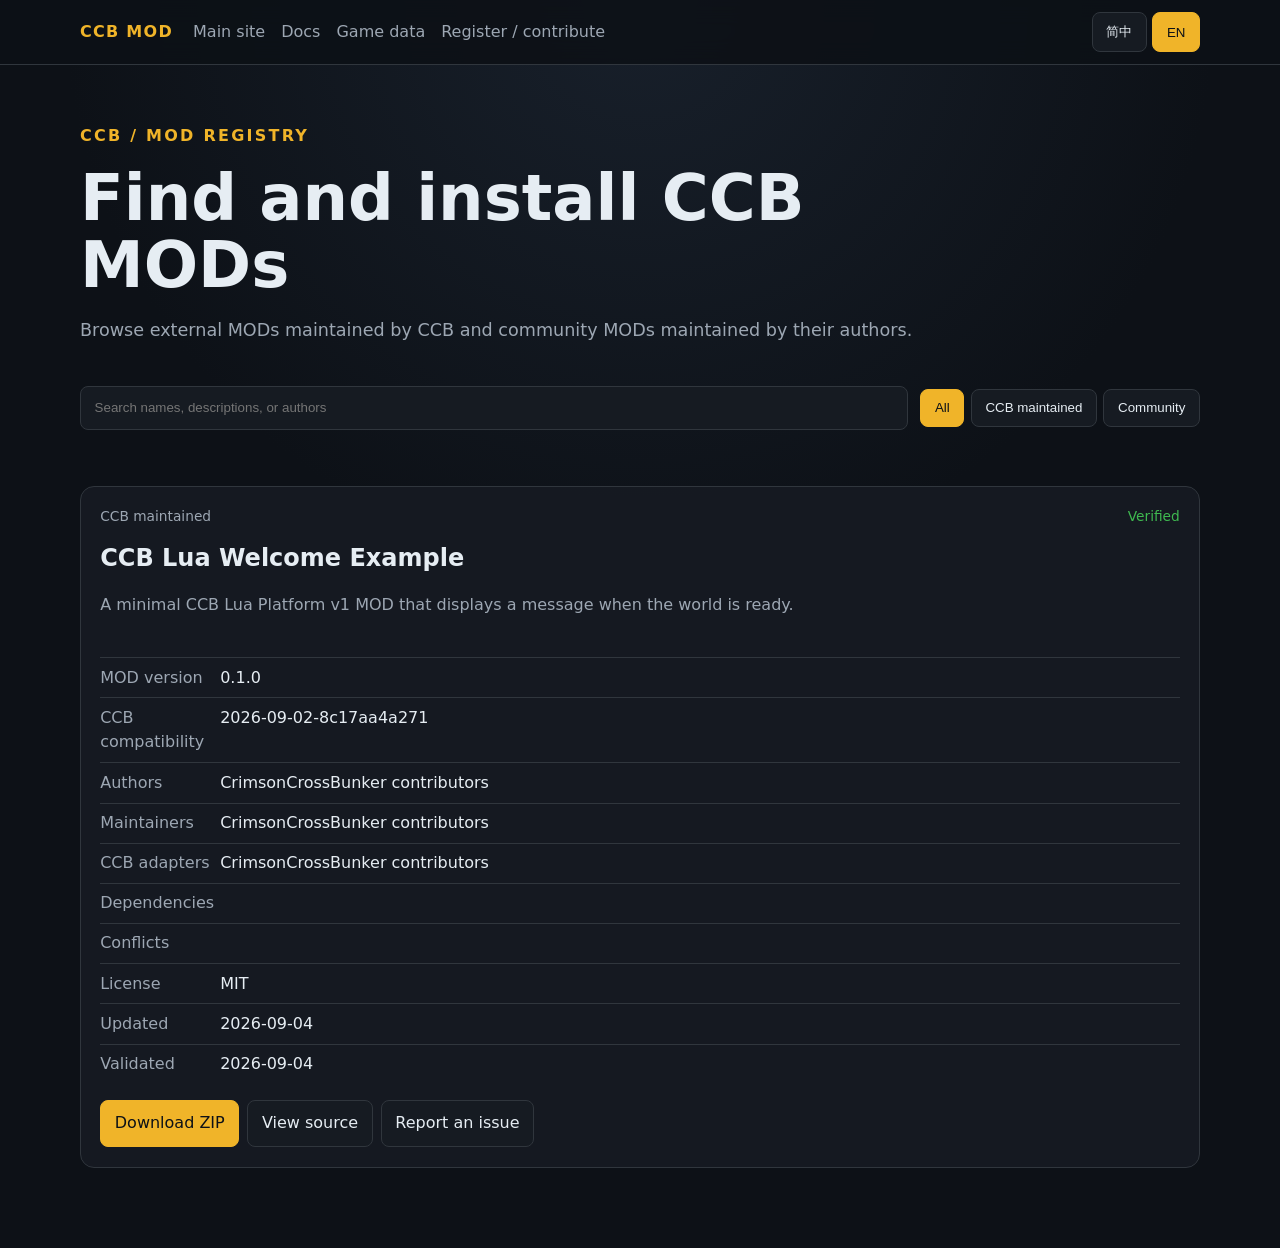
==== site/index.html @ e323dabc "feat: launch CCB mod registry" ====
<!doctype html>
<html lang="zh-Hans">
<head>
  <meta charset="utf-8">
  <meta name="viewport" content="width=device-width, initial-scale=1">
  <meta name="description" content="CCB external MOD catalog">
  <title>CCB MOD</title>
  <link rel="stylesheet" href="styles.css">
</head>
<body>
  <header>
    <nav aria-label="Primary">
      <a class="brand" href="https://crimsoncrossbunker.github.io/">CCB MOD</a>
      <div class="links">
        <a href="https://crimsoncrossbunker.github.io/" data-i18n="mainSite">主站</a>
        <a href="https://crimsoncrossbunker.github.io/CCB-Docs/" data-i18n="docs">文档</a>
        <a href="https://crimsoncrossbunker.github.io/CCB-GUIDE/" data-i18n="guide">数据百科</a>
        <a href="https://github.com/CrimsonCrossBunker/CCB-MOD" data-i18n="contribute">登记 / 贡献</a>
      </div>
      <div class="language" aria-label="Language">
        <button type="button" data-lang="zh-Hans">简中</button>
        <button type="button" data-lang="en">EN</button>
      </div>
    </nav>
  </header>
  <main>
    <section class="hero">
      <p class="eyebrow">CCB / MOD REGISTRY</p>
      <h1 data-i18n="title">寻找并安装 CCB MOD</h1>
      <p data-i18n="intro">这里同时收录 CCB 维护的外部 MOD 和作者自行维护的社区 MOD。</p>
    </section>
    <section class="toolbar" aria-label="Catalog filters">
      <label>
        <span class="sr-only" data-i18n="searchLabel">搜索 MOD</span>
        <input id="search" type="search" data-i18n-placeholder="search" placeholder="搜索名称、简介或作者">
      </label>
      <div class="filters">
        <button type="button" class="active" data-type="all" data-i18n="all">全部</button>
        <button type="button" data-type="ccb-maintained" data-i18n="maintained">CCB 维护</button>
        <button type="button" data-type="community" data-i18n="community">社区维护</button>
      </div>
    </section>
    <p id="status" role="status" data-i18n="loading">正在读取 MOD 列表……</p>
    <section id="catalog" class="catalog" aria-live="polite"></section>
  </main>
  <template id="card-template">
    <article class="card">
      <div class="card-head"><span class="kind"></span><span class="validation"></span></div>
      <h2></h2>
      <p class="description"></p>
      <dl>
        <div><dt data-i18n="version">MOD 版本</dt><dd class="version"></dd></div>
        <div><dt data-i18n="ccbVersion">适配 CCB</dt><dd class="ccb-version"></dd></div>
        <div><dt data-i18n="authors">原作者</dt><dd class="authors"></dd></div>
        <div><dt data-i18n="maintainers">维护者</dt><dd class="maintainers"></dd></div>
        <div><dt data-i18n="adapters">适配人</dt><dd class="adapters"></dd></div>
        <div class="dependencies-row"><dt data-i18n="dependencies">依赖</dt><dd class="dependencies"></dd></div>
        <div class="conflicts-row"><dt data-i18n="conflicts">冲突</dt><dd class="conflicts"></dd></div>
        <div><dt data-i18n="license">许可证</dt><dd class="license"></dd></div>
        <div><dt data-i18n="updated">更新时间</dt><dd class="updated"></dd></div>
        <div><dt data-i18n="checked">验证时间</dt><dd class="checked"></dd></div>
      </dl>
      <div class="actions">
        <a class="primary download" data-i18n="download">下载 ZIP</a>
        <a class="source" data-i18n="source">查看源码</a>
        <a class="issues" data-i18n="issues">反馈问题</a>
      </div>
    </article>
  </template>
  <script src="app.js"></script>
</body>
</html>
---- site/styles.css ----
:root { color-scheme: dark; --bg: #0d1117; --panel: #161b22; --line: #30363d; --text: #e6edf3; --muted: #9da7b3; --accent: #f0b429; --good: #3fb950; --bad: #f85149; }
* { box-sizing: border-box; }
body { margin: 0; color: var(--text); background: radial-gradient(circle at top, #18202b, var(--bg) 36rem); font: 16px/1.55 system-ui, sans-serif; }
a { color: inherit; }
header { border-bottom: 1px solid var(--line); background: rgb(13 17 23 / 90%); position: sticky; top: 0; z-index: 2; backdrop-filter: blur(12px); }
nav, main { width: min(1120px, calc(100% - 2rem)); margin: auto; }
nav { min-height: 64px; display: flex; align-items: center; gap: 1.25rem; }
.brand { color: var(--accent); font-weight: 900; text-decoration: none; letter-spacing: .08em; }
.links { display: flex; flex: 1; gap: 1rem; }
.links a { color: var(--muted); text-decoration: none; }
button, input, .actions a { border: 1px solid var(--line); border-radius: 8px; background: var(--panel); color: var(--text); padding: .65rem .85rem; }
button { cursor: pointer; }
button.active, .actions .primary { border-color: var(--accent); color: #0d1117; background: var(--accent); }
.language { display: flex; gap: .35rem; }
.hero { padding: 2.7rem 0 1.5rem; }
.eyebrow { color: var(--accent); letter-spacing: .14em; font-weight: 700; }
h1 { max-width: 760px; margin: .3rem 0; font-size: clamp(2.25rem, 6vw, 4rem); line-height: 1.05; }
.hero > p:last-child { color: var(--muted); font-size: 1.1rem; }
.toolbar { display: flex; gap: .75rem; align-items: center; justify-content: space-between; margin-bottom: 1rem; }
.toolbar label { flex: 1; }
input { width: 100%; min-height: 44px; }
.filters { display: flex; gap: .4rem; }
#status { color: var(--muted); min-height: 1.5rem; }
.catalog { display: grid; grid-template-columns: repeat(auto-fit, minmax(min(100%, 320px), 1fr)); gap: 1rem; padding-bottom: 5rem; }
.card { border: 1px solid var(--line); border-radius: 14px; padding: 1.2rem; background: rgb(22 27 34 / 92%); }
.card-head { display: flex; justify-content: space-between; gap: .5rem; color: var(--muted); font-size: .86rem; }
.validation[data-status='passed'] { color: var(--good); }
.validation[data-status='failed'] { color: var(--bad); }
.card h2 { margin: .8rem 0 .3rem; }
.description { min-height: 3em; color: var(--muted); }
dl div { display: grid; grid-template-columns: 7.5rem 1fr; border-top: 1px solid var(--line); padding: .45rem 0; }
dt { color: var(--muted); }
dd { margin: 0; overflow-wrap: anywhere; }
.actions { display: flex; flex-wrap: wrap; gap: .5rem; margin-top: 1rem; }
.actions a { text-decoration: none; }
.sr-only { position: absolute; width: 1px; height: 1px; overflow: hidden; clip: rect(0, 0, 0, 0); }
@media (max-width: 760px) { nav { flex-wrap: wrap; padding: .7rem 0; } .links { order: 3; flex-basis: 100%; overflow-x: auto; } .toolbar { align-items: stretch; flex-direction: column; } .filters { overflow-x: auto; } }
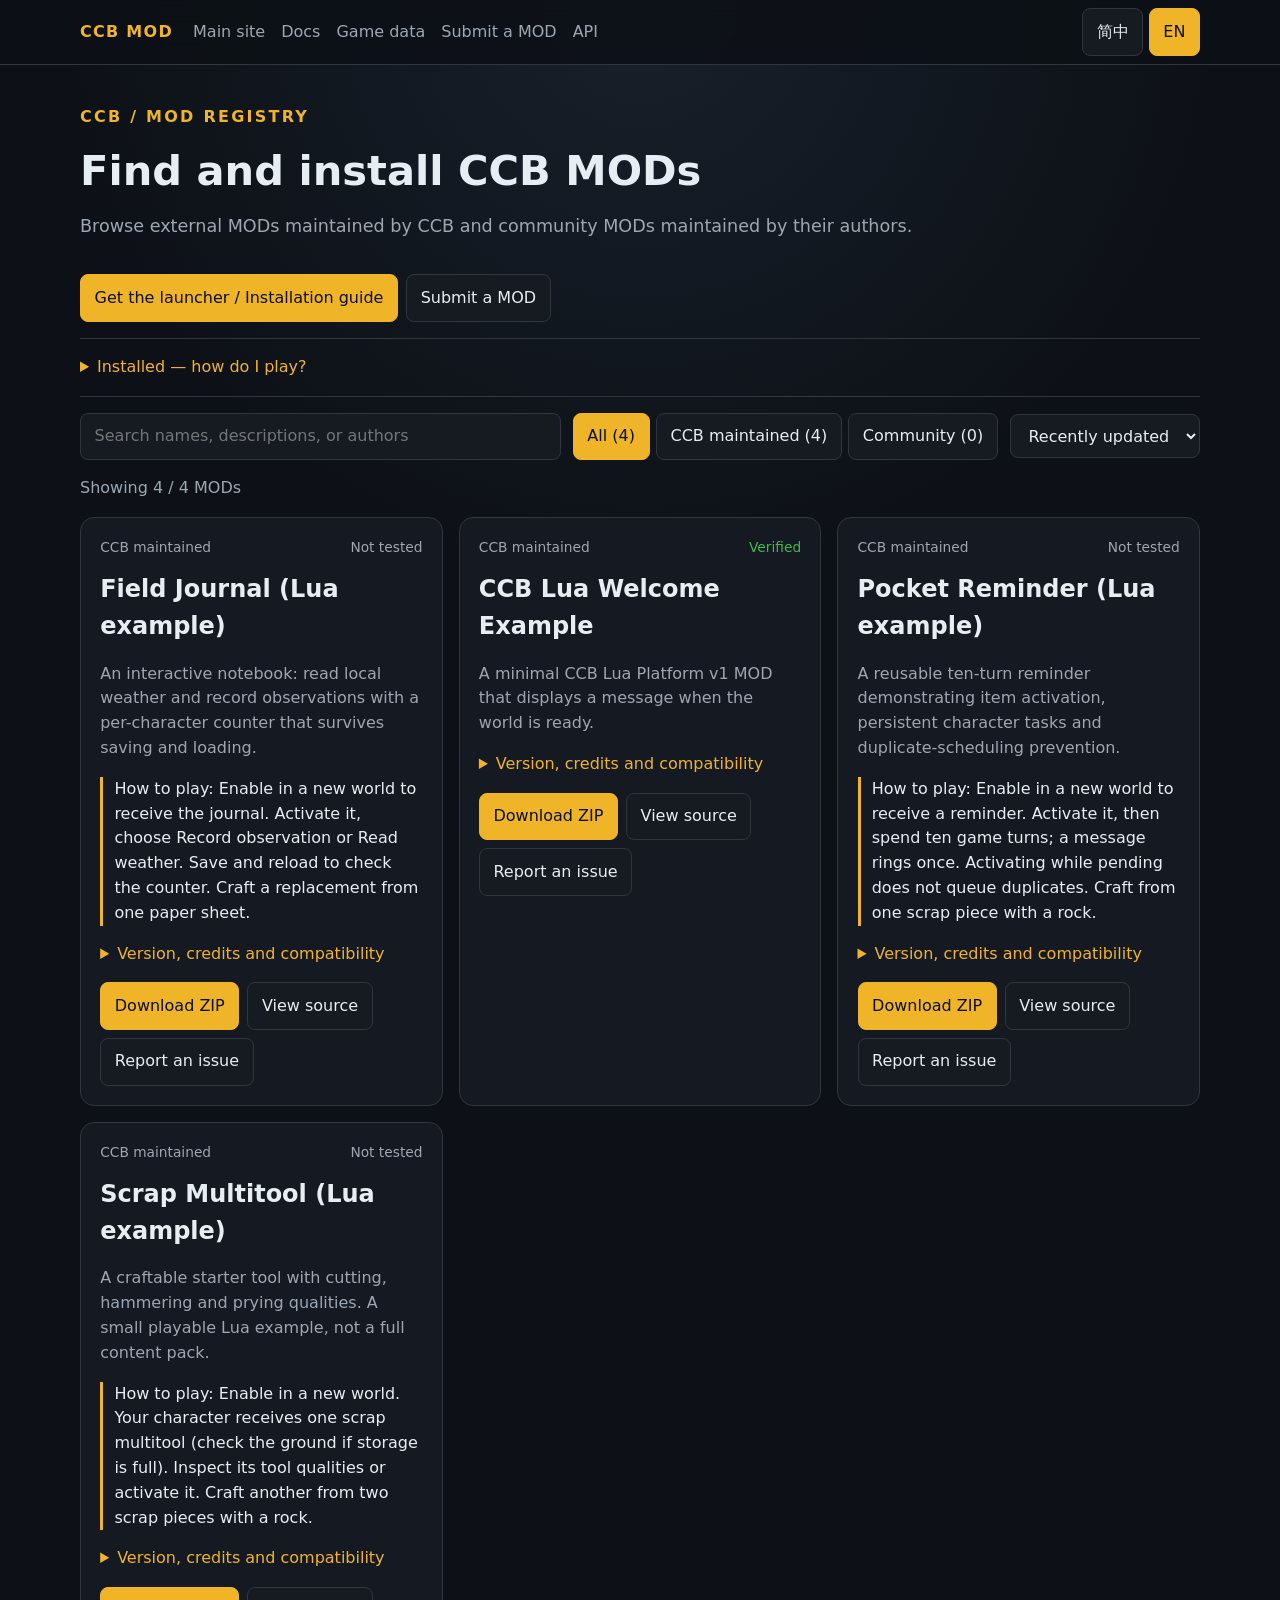
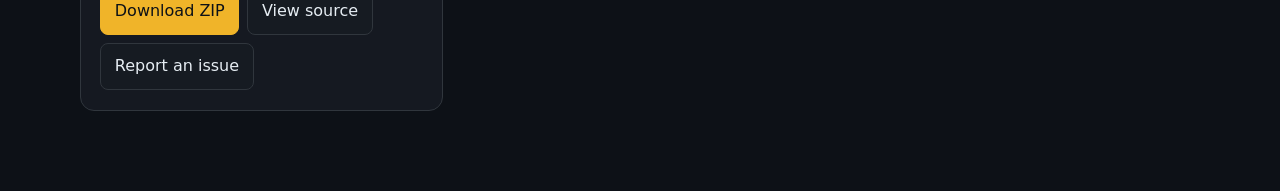
==== commit e7c7f232: "新增双语 MOD 收录申请、分类目录和静态 API 说明" ====
--- a/site/index.html
+++ b/site/index.html
@@ -15,7 +15,8 @@
         <a href="https://crimsoncrossbunker.github.io/" data-i18n="mainSite">主站</a>
         <a href="https://crimsoncrossbunker.github.io/CCB-Docs/" data-i18n="docs">文档</a>
         <a href="https://crimsoncrossbunker.github.io/CCB-GUIDE/" data-i18n="guide">数据百科</a>
-        <a href="https://github.com/CrimsonCrossBunker/CCB-MOD" data-i18n="contribute">登记 / 贡献</a>
+        <a href="submit.html" data-i18n="contribute">申请收录</a>
+        <a href="https://github.com/CrimsonCrossBunker/CCB-MOD/blob/main/docs/api.md">API</a>
       </div>
       <div class="language" aria-label="Language">
         <button type="button" data-lang="zh-Hans">简中</button>
@@ -29,6 +30,20 @@
       <h1 data-i18n="title">寻找并安装 CCB MOD</h1>
       <p data-i18n="intro">这里同时收录 CCB 维护的外部 MOD 和作者自行维护的社区 MOD。</p>
     </section>
+    <div class="actions intro-actions">
+      <a class="primary" href="https://crimsoncrossbunker.github.io/mods" id="play-link" data-i18n="startPlaying">下载启动器 / 安装说明</a>
+      <a href="submit.html" data-i18n="contribute">申请收录</a>
+    </div>
+    <details class="help">
+      <summary data-i18n="howToPlay">安装了，怎样开始玩？</summary>
+      <ol>
+        <li data-i18n="play1">在启动器选择 CCB，安装与你选的 MOD 对应的完整 Candidate 版本。</li>
+        <li data-i18n="play2">打开 MOD 标签，选择 CCB 维护或民间维护，查看适配版本后安装。</li>
+        <li data-i18n="play3">启动游戏，创建新世界，在 MOD 列表里启用已安装的 MOD，再创建角色。安装不等于启用。</li>
+        <li data-i18n="play4">按每张卡片里的“怎么玩”确认效果。不要直接在重要存档里试装或移除 MOD。</li>
+      </ol>
+      <p data-i18n="trust">Lua MOD 是受信任的本地代码，不是安全沙箱。只安装你信任的来源；“收录”和“已验证”都不代表安全保证。</p>
+    </details>
     <section class="toolbar" aria-label="Catalog filters">
       <label>
         <span class="sr-only" data-i18n="searchLabel">搜索 MOD</span>
@@ -39,18 +54,24 @@
         <button type="button" data-type="ccb-maintained" data-i18n="maintained">CCB 维护</button>
         <button type="button" data-type="community" data-i18n="community">社区维护</button>
       </div>
+      <label class="sort-label"><span class="sr-only" data-i18n="sort">排序</span><select id="sort"><option value="updated" data-i18n="recent">最近更新</option><option value="name" data-i18n="byName">名称</option></select></label>
     </section>
     <p id="status" role="status" data-i18n="loading">正在读取 MOD 列表……</p>
+    <button type="button" id="retry" hidden data-i18n="retry">重新加载</button>
+    <p id="community-empty" hidden><span data-i18n="communityEmpty">暂时还没有作者提交并通过审核的民间 MOD。你的 MOD 可以成为第一批。</span> <a href="submit.html" data-i18n="contribute">申请收录</a></p>
     <section id="catalog" class="catalog" aria-live="polite"></section>
   </main>
   <template id="card-template">
     <article class="card">
       <div class="card-head"><span class="kind"></span><span class="validation"></span></div>
-      <h2></h2>
+      <h2><a class="permalink"></a></h2>
       <p class="description"></p>
+      <p class="play-notes"></p>
+      <details><summary data-i18n="details">版本、作者与适配信息</summary>
       <dl>
         <div><dt data-i18n="version">MOD 版本</dt><dd class="version"></dd></div>
         <div><dt data-i18n="ccbVersion">适配 CCB</dt><dd class="ccb-version"></dd></div>
+        <div><dt>Lua API</dt><dd class="lua-api"></dd></div>
         <div><dt data-i18n="authors">原作者</dt><dd class="authors"></dd></div>
         <div><dt data-i18n="maintainers">维护者</dt><dd class="maintainers"></dd></div>
         <div><dt data-i18n="adapters">适配人</dt><dd class="adapters"></dd></div>
@@ -60,6 +81,7 @@
         <div><dt data-i18n="updated">更新时间</dt><dd class="updated"></dd></div>
         <div><dt data-i18n="checked">验证时间</dt><dd class="checked"></dd></div>
       </dl>
+      </details>
       <div class="actions">
         <a class="primary download" data-i18n="download">下载 ZIP</a>
         <a class="source" data-i18n="source">查看源码</a>
@@ -67,6 +89,8 @@
       </div>
     </article>
   </template>
+  <noscript>请启用 JavaScript 查看筛选列表。Enable JavaScript for the catalog. <a href="mods.json">mods.json</a> · <a href="https://github.com/CrimsonCrossBunker/CCB-MOD/issues/new?template=mod-submission.md">申请收录 / Submit a MOD</a></noscript>
+  <script src="catalog-core.js"></script>
   <script src="app.js"></script>
 </body>
 </html>
--- a/site/styles.css
+++ b/site/styles.css
@@ -8,13 +8,13 @@
 .brand { color: var(--accent); font-weight: 900; text-decoration: none; letter-spacing: .08em; }
 .links { display: flex; flex: 1; gap: 1rem; }
 .links a { color: var(--muted); text-decoration: none; }
-button, input, .actions a { border: 1px solid var(--line); border-radius: 8px; background: var(--panel); color: var(--text); padding: .65rem .85rem; }
+button, input, select, textarea, .actions a { font: inherit; border: 1px solid var(--line); border-radius: 8px; background: var(--panel); color: var(--text); padding: .65rem .85rem; }
 button { cursor: pointer; }
 button.active, .actions .primary { border-color: var(--accent); color: #0d1117; background: var(--accent); }
 .language { display: flex; gap: .35rem; }
-.hero { padding: 2.7rem 0 1.5rem; }
+.hero { padding: 1.5rem 0 .5rem; }
 .eyebrow { color: var(--accent); letter-spacing: .14em; font-weight: 700; }
-h1 { max-width: 760px; margin: .3rem 0; font-size: clamp(2.25rem, 6vw, 4rem); line-height: 1.05; }
+h1 { max-width: 760px; margin: .3rem 0; font-size: clamp(1.8rem, 4vw, 2.6rem); line-height: 1.2; }
 .hero > p:last-child { color: var(--muted); font-size: 1.1rem; }
 .toolbar { display: flex; gap: .75rem; align-items: center; justify-content: space-between; margin-bottom: 1rem; }
 .toolbar label { flex: 1; }
@@ -34,4 +34,23 @@
 .actions { display: flex; flex-wrap: wrap; gap: .5rem; margin-top: 1rem; }
 .actions a { text-decoration: none; }
 .sr-only { position: absolute; width: 1px; height: 1px; overflow: hidden; clip: rect(0, 0, 0, 0); }
+[hidden] { display: none !important; }
+:focus-visible { outline: 2px solid var(--accent); outline-offset: 3px; }
+.intro-actions { margin: .5rem 0 1rem; }
+.help { border-block: 1px solid var(--line); padding: 1rem 0; margin: 1rem 0; }
+summary { cursor: pointer; color: var(--accent); }
+.sort-label { flex: 0 !important; }
+.play-notes { border-left: 3px solid var(--accent); padding-left: .7rem; }
+.permalink { text-decoration: none; }
+.card { scroll-margin-top: 8rem; overflow-wrap: anywhere; }
+.submission { max-width: 820px; padding-bottom: 4rem; }
+.form-grid { display: grid; grid-template-columns: 1fr 1fr; gap: 1rem; }
+.form-grid label { display: flex; flex-direction: column; gap: .4rem; }
+.form-grid .wide { grid-column: 1 / -1; }
+.form-grid small, .muted { color: var(--muted); }
+textarea { width: 100%; resize: vertical; min-height: 7rem; }
+#manifest { min-height: 20rem; font-family: monospace; }
+fieldset { border: 1px solid var(--line); border-radius: 8px; padding: 1rem; margin: 1rem 0; }
+.error { color: var(--bad); }
+@media (max-width: 560px) { .form-grid { grid-template-columns: 1fr; } }
 @media (max-width: 760px) { nav { flex-wrap: wrap; padding: .7rem 0; } .links { order: 3; flex-basis: 100%; overflow-x: auto; } .toolbar { align-items: stretch; flex-direction: column; } .filters { overflow-x: auto; } }
